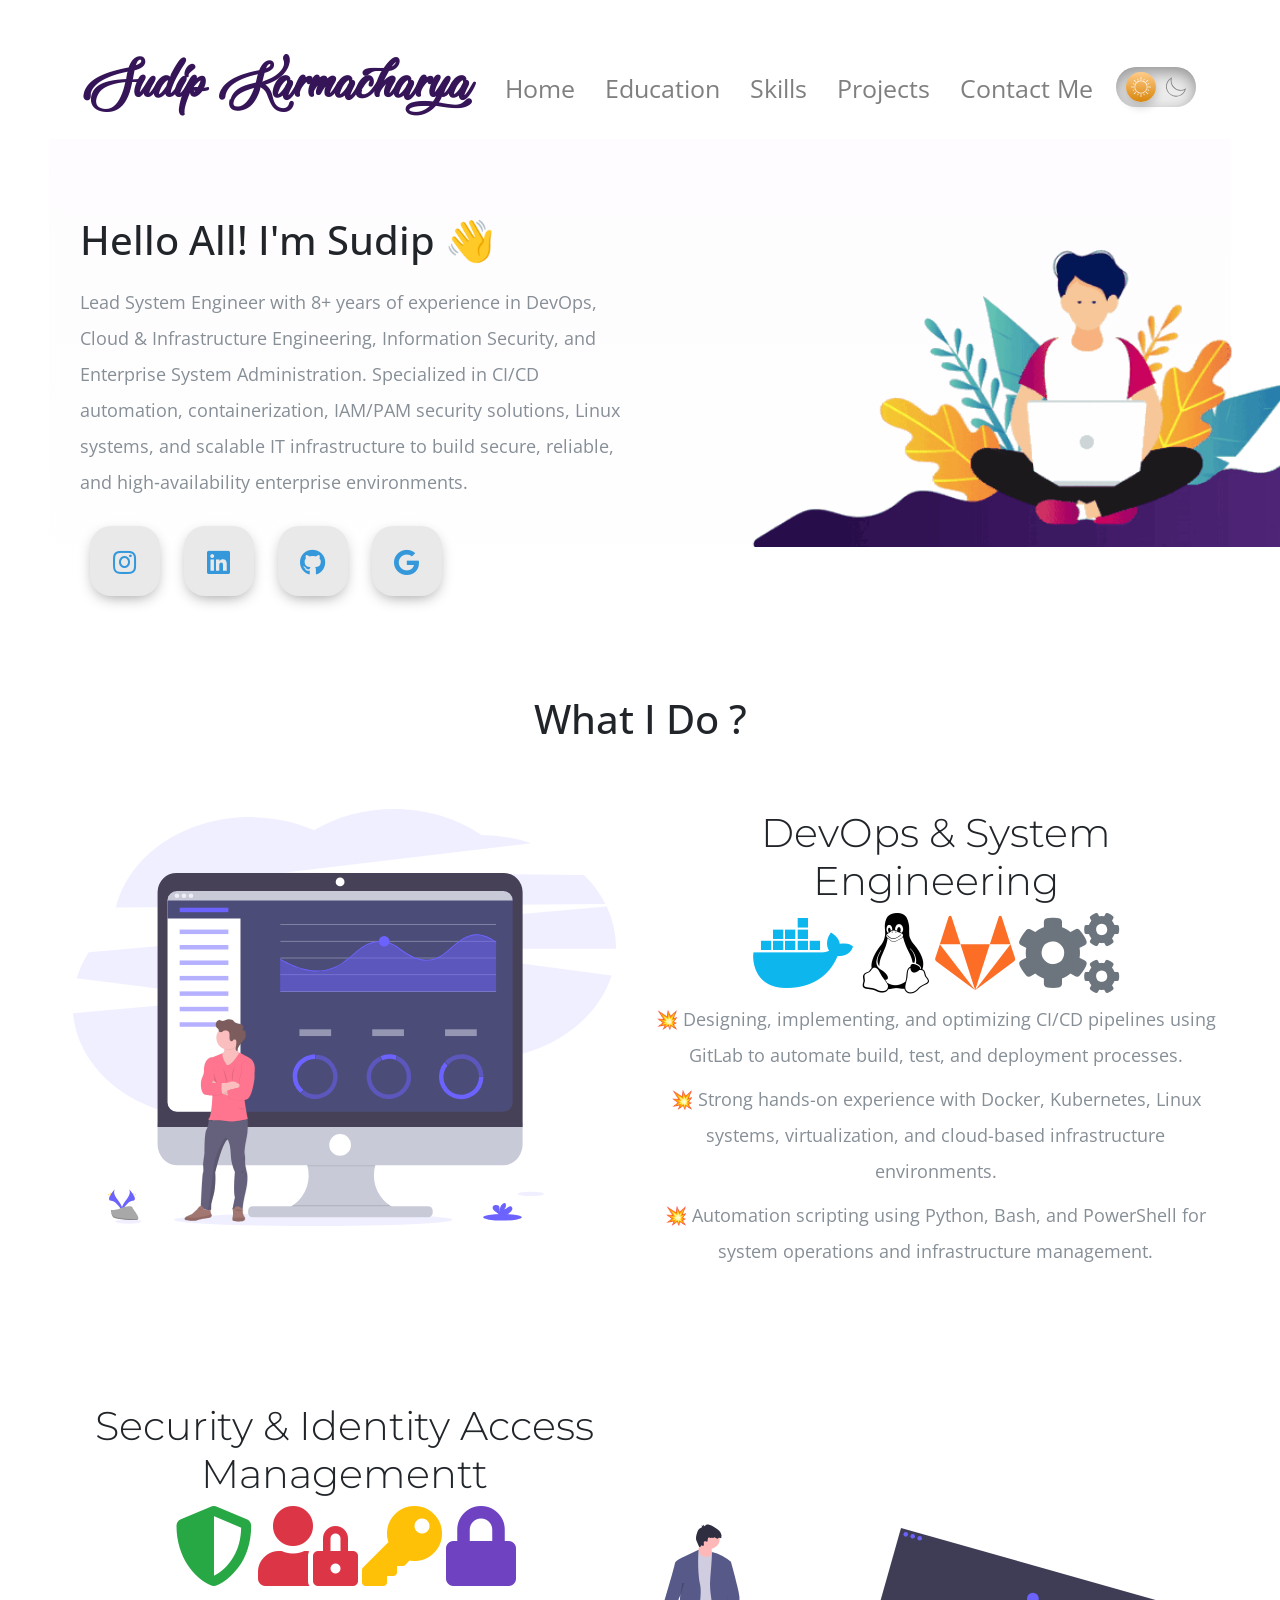
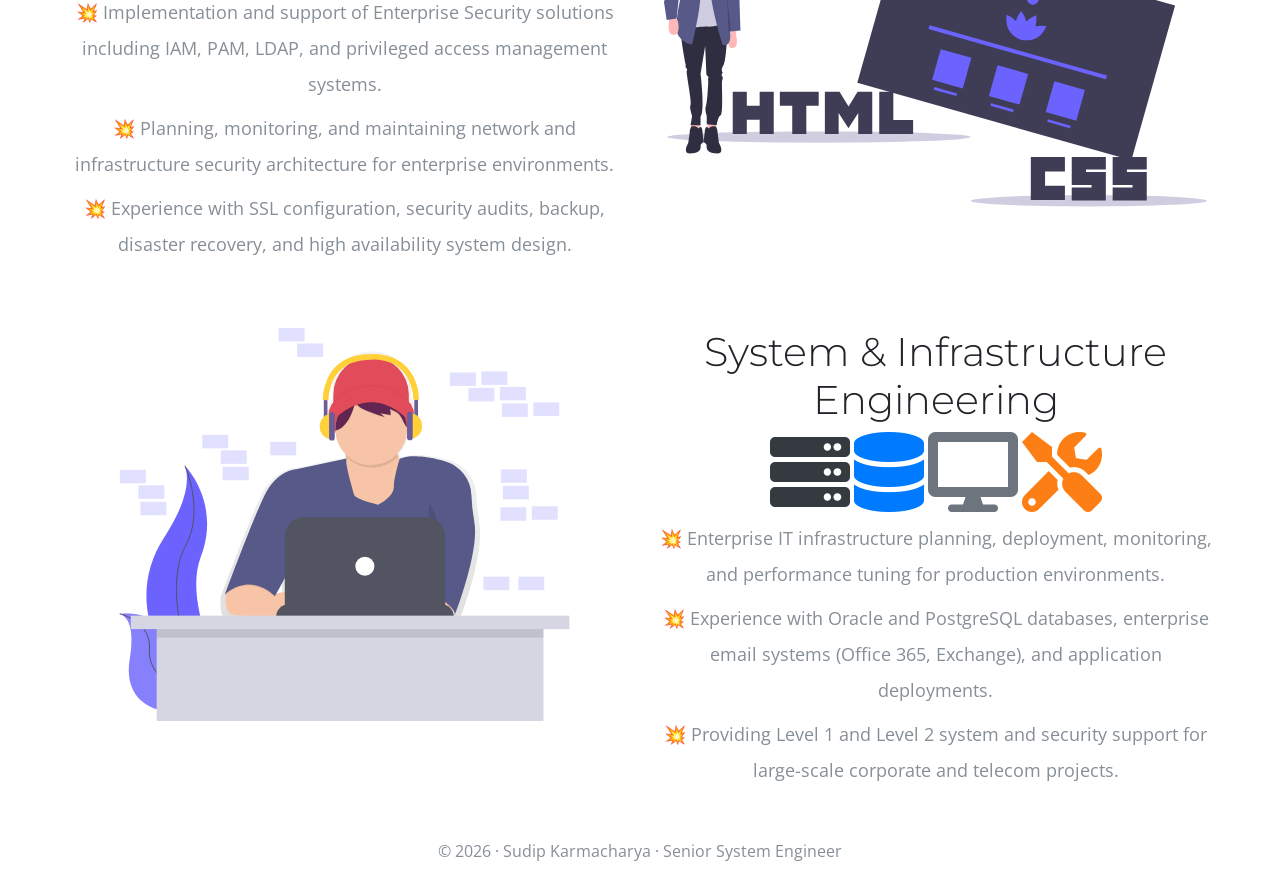
==== index.html @ 527c57f6 "update" ====
<!DOCTYPE html>
<html lang="en" dir="ltr">
  <head>
    <meta charset="utf-8" />
    <meta name="viewport" content="width=device-width,initial-scale=1" />
    <title>Sudip's Portfolio</title>
    <link rel="icon" href="Image/engineer.ico" />
    <link
      rel="stylesheet"
      href="https://stackpath.bootstrapcdn.com/bootstrap/4.5.0/css/bootstrap.min.css"
      integrity="sha384-9aIt2nRpC12Uk9gS9baDl411NQApFmC26EwAOH8WgZl5MYYxFfc+NcPb1dKGj7Sk"
      crossorigin="anonymous"
    />
    <link rel="stylesheet" href="style.css" />
    <link rel="stylesheet" href="dark-mode.css" />

    <link
      href="https://fonts.googleapis.com/css2?family=Arizonia&family=Montserrat:wght@400;800&display=swap"
      rel="stylesheet"
    />
    <link
      href="https://fonts.googleapis.com/css2?family=Open+Sans:wght@700&display=swap"
      rel="stylesheet"
    />
    <link
      rel="stylesheet"
      href="https://use.fontawesome.com/releases/v5.4.1/css/all.css"
    />
    <link
      rel="stylesheet"
      href="https://cdnjs.cloudflare.com/ajax/libs/font-awesome/5.13.1/css/all.min.css"
    />
    <script
      src="https://code.jquery.com/jquery-3.5.1.slim.min.js"
      integrity="sha384-DfXdz2htPH0lsSSs5nCTpuj/zy4C+OGpamoFVy38MVBnE+IbbVYUew+OrCXaRkfj"
      crossorigin="anonymous"
    ></script>
    <script
      src="https://cdn.jsdelivr.net/npm/popper.js@1.16.0/dist/umd/popper.min.js"
      integrity="sha384-Q6E9RHvbIyZFJoft+2mJbHaEWldlvI9IOYy5n3zV9zzTtmI3UksdQRVvoxMfooAo"
      crossorigin="anonymous"
    ></script>
    <script
      src="https://stackpath.bootstrapcdn.com/bootstrap/4.5.0/js/bootstrap.min.js"
      integrity="sha384-OgVRvuATP1z7JjHLkuOU7Xw704+h835Lr+6QL9UvYjZE3Ipu6Tp75j7Bh/kR0JKI"
      crossorigin="anonymous"
    ></script>
  </head>
  <script
    async
    src="https://www.googletagmanager.com/gtag/js?id=G-WZXPVQDR2Q"
  ></script>
  <script>
    window.dataLayer = window.dataLayer || [];
    function gtag() {
      dataLayer.push(arguments);
    }
    gtag("js", new Date());

    gtag("config", "G-WZXPVQDR2Q");
  </script>
  <body class="container-fluid body_section">
    <header>
      <nav class="navbar navbar-expand-lg navbar-light">
        <a class="navbar-brand brand-name" href="#">Sudip Karmacharya</a>
        <button
          class="navbar-toggler"
          type="button"
          data-toggle="collapse"
          data-target="#navbarSupportedContent"
          aria-controls="navbarSupportedContent"
          aria-expanded="false"
          aria-label="Toggle navigation"
        >
          <span class="navbar-toggler-icon"></span>
        </button>

        <div class="collapse navbar-collapse" id="navbarSupportedContent">
          <ul class="navbar-nav ml-auto">
            <li class="nav-item">
              <a class="nav-link headerachor" href="index.html">Home</a>
            </li>
            <li class="nav-item">
              <a class="nav-link headerachor" href="education.html"
                >Education</a
              >
            </li>
            <li class="nav-item">
              <a class="nav-link headerachor" href="skill.html">Skills</a>
            </li>
            <li class="nav-item">
              <a class="nav-link headerachor" href="project.html">Projects</a>
            </li>
            <li class="nav-item">
              <a class="nav-link headerachor" href="contact.html">Contact Me</a>
            </li>
            <li>
              <iframe
                id="toggle-iframe"
                onload="onIframeLoad()"
                src="toggle.html"
              ></iframe>
            </li>
          </ul>
        </div>
      </nav>
    </header>

    <section id="Home">
      <div class="row column1">
        <div class="col-lg-6 col-md-6 first-image">
          <img class="boyimage" src="Image/20200630_162659.gif" alt="" />
        </div>
        <div class="col-lg-6 section-1">
          <h1 class="Hello">
            Hello All! I'm Sudip <span class="wave">👋</span>
          </h1>
          <p>            
            Lead System Engineer with 8+ years of experience in DevOps, Cloud & Infrastructure Engineering,
              Information Security, and Enterprise System Administration. 
              Specialized in CI/CD automation, containerization, IAM/PAM security solutions,
              Linux systems, and scalable IT infrastructure to build secure,
              reliable, and high‑availability enterprise environments.

          </p>
          <div class="social_media_icon">
            <a
              class="btn"
              href="https://www.instagram.com/Sudip.Karmacharya_/"
              target="_blank"
            >
              <i class="fab fa-instagram"></i>
            </a>
            <a
              class="btn"
              href="https://www.linkedin.com/in/sudip-karmacharya-984aa5118/"
              target="_blank"
            >
              <i class="fab fa-linkedin" aria-hidden="true"></i>
            </a>
            <a
              class="btn"
              href="https://github.com/SudipKarmacharya15"
              target="_blank"
            >
              <i class="fab fa-github"></i>
            </a>
            <a
              class="btn"
              href="mailto:SudipKarmacharya1503@gmail.com"
              target="_blank"
            >
              <i class="fab fa-google"></i>
            </a>
          </div>
        </div>
        <div class="Image-boy col-lg-6">
          <img class="boy" src="Image/Boy-image.png" alt="" />
        </div>
      </div>
    </section>

    <section id="Whatido">
      <h1>What I Do ?</h1>
      <div class="row feature-1">
        <div class="col-lg-6 col-md-6 Feature-first-image">
          <img class="Feature-svg-image" src="Image/Data_Analysis.svg" alt="" />
        </div>
        <div class="col-lg-6 col-md-6">
          <h1 class="Feature-Heading">DevOps & System Engineering</h1>
          <ul class="dev-icon">            
          <li><i class="fab fa-docker fa-5x" style="color:#0db7ed"></i></li>
          <li><i class="fab fa-kubernetes fa-5x" style="color:#326ce5"></i></li>
          <li><i class="fab fa-linux fa-5x" style="color:#000000"></i></li>
          <li><i class="fab fa-gitlab fa-5x" style="color:#fc6d26"></i></li>
          <li><i class="fas fa-cogs fa-5x" style="color:#6c757d"></i></li>
          </ul>
          <div class="DevOps & System Engineering">
            <p class="Features-paragraph">
              💥 Designing, implementing, and optimizing CI/CD pipelines using GitLab to automate
                  build, test, and deployment processes.
            </p>
            <p class="Features-paragraph">
              💥 Strong hands-on experience with Docker, Kubernetes, Linux systems,
                  virtualization, and cloud-based infrastructure environments.
            </p>

            <p class="Features-paragraph">
              💥 Automation scripting using Python, Bash, and PowerShell for system operations
              and infrastructure management.
            </p>

          </div>
        </div>
      </div>
      <div class="row feature-2">
        <div class="col-lg-6 col-md-6 feature-web">
          <h1 class="Feature-Heading">Security & Identity Access Managementt</h1>
          <ul class="dev-icon">            
            <li><i class="fas fa-shield-alt fa-5x" style="color:#28a745"></i></li>
            <li><i class="fas fa-user-lock fa-5x" style="color:#dc3545"></i></li>
            <li><i class="fas fa-key fa-5x" style="color:#ffc107"></i></li>
            <li><i class="fas fa-lock fa-5x" style="color:#6f42c1"></i></li>
          </ul>
          <div class="Security & Identity Access Managementt">
            <p class="Features-paragraph">
              💥 Implementation and support of Enterprise Security solutions including
             IAM, PAM, LDAP, and privileged access management systems.
            </p>            
          <p class="Features-paragraph">
            💥 Planning, monitoring, and maintaining network and infrastructure security
            architecture for enterprise environments.
          </p>
          <p class="Features-paragraph">
            💥 Experience with SSL configuration, security audits, backup, disaster recovery,
            and high availability system design.
          </p>
          </div>
        </div>
        <div class="col-lg-6 col-md-6 Feature-second-image">
          <img class="Feature-svg-image" src="Image/website.svg" alt="" />
        </div>
      </div>
      <div class="row feature-3">
        <div class="col-lg-6 col-md-6 Feature-third-image">
          <img class="Feature-svg-image-3" src="Image/Coding.svg" alt="" />
        </div>
        <div class="col-lg-6 col-md-6 feature-coding">
          <h1 class="Feature-Heading">System & Infrastructure Engineering</h1>
          <ul class="dev-icon">            
              <li><i class="fas fa-server fa-5x" style="color:#343a40"></i></li>
              <li><i class="fas fa-database fa-5x" style="color:#007bff"></i></li>
              <li><i class="fas fa-desktop fa-5x" style="color:#6c757d"></i></li>
              <li><i class="fas fa-tools fa-5x" style="color:#fd7e14"></i></li>
          </ul>
          <div class="System & Infrastructure Engineering">            
          <p class="Features-paragraph">
            💥 Enterprise IT infrastructure planning, deployment, monitoring,
            and performance tuning for production environments.
          </p>
          <p class="Features-paragraph">
            💥 Experience with Oracle and PostgreSQL databases, enterprise email systems
            (Office 365, Exchange), and application deployments.
          </p>
          <p class="Features-paragraph">
            💥 Providing Level 1 and Level 2 system and security support for large-scale
            corporate and telecom projects.
          </p>
          </div>
        </div>
      </div>
    </section>
    <footer class="footer">
      © 2026 · Sudip Karmacharya · Senior System Engineer
    </footer>
    <script src="dark-mode.js"></script>
  </body>
</html>
---- style.css ----
body {
  font-family: "Open Sans", sans-serif;
  margin: 0;
}
.body_section {
  padding: 3% 5% 1%;
}

p {
  font-size: 18px;
}

a {
  text-decoration: none;
}

@font-face {
  font-family: "Lovely Home";
  src: local("Lovely Home"), url("Image/LovelyHome-9aBZ.ttf") format("truetype");
}

.brand-name,
.navbar-light .navbar-brand {
  /* font-family: "Brush Script MT"; */
  /* margin-bottom: 3px; */
  font-family: "Lovely Home";
  font-size: 50px;
  font-weight: bold;
  color: #351458;
}

.headerachor {
  color: black;
  margin: 0 7px 0 7px;
  font-size: 25px;
}

.headerachor:hover {
  background-color: #f1f1f1;
}

/* Section 1 */
.column1 {
  background-image: linear-gradient(#fefcfe, #ffffff);
  padding: 8px 16px;
}

.section-1 {
  margin-top: 6%;
  text-align: left;
  position: relative;
}
span.wave {
  animation-name: wave-animation;
  animation-duration: 2.5s;
  animation-iteration-count: infinite;
  transform-origin: 70% 70%;
  display: inline-block;
}

@keyframes wave-animation {
  0% {
    transform: rotate(0deg);
  }
  10% {
    transform: rotate(-10deg);
  }
  20% {
    transform: rotate(12deg);
  }
  30% {
    transform: rotate(-10deg);
  }
  40% {
    transform: rotate(9deg);
  }
  50% {
    transform: rotate(0deg);
  }
  100% {
    transform: rotate(0deg);
  }
}

.first-image {
  position: absolute;
  right: 0;
}
.boyimage {
  height: 400px;
}

@media only screen and (max-width: 1183px) {
  .first-image {
    right: 160px;
  }
}
.boy {
  width: 100%;
  height: 100%;
  animation: bounce 1.2s;
  animation-direction: alternate;
  animation-iteration-count: infinite;
}

@keyframes bounce {
  from {
    transform: translate3d(0, 0, 0);
  }
  to {
    transform: translate3d(0, 20px, 0);
  }
}

.Image-boy {
  text-align: center;
  align-items: center;
}

@media only screen and (min-width: 951px) {
  .Image-boy {
    display: none;
  }
}
.Hello {
  margin-bottom: 20px;
}
p {
  line-height: 2;
  color: #868e96;
}

.btn {
  display: inline-block;
  width: 4.37rem;
  height: 4.37rem;
  background: #e9e9e9;
  padding: 0px 0px;
  margin: 10px;
  border-radius: 30%;
  box-shadow: 0 5px 15px -5px #00000070;
  color: #3498db;
  overflow: hidden;
  position: relative;
}

.btn i {
  line-height: 70px;
  font-size: 1.625rem;
  transition: 0.2s linear;
}

.btn:hover i {
  transform: scale(1.3);
  color: #f1f1f1;
}

.btn::before {
  content: "";
  position: absolute;
  width: 120%;
  height: 120%;
  background: #3498db;
  transform: rotate(45deg);
  left: -110%;
  top: 90%;
}

.btn:hover::before {
  animation: aaa 0.7s 1;
  top: -10%;
  left: -10%;
}

@media only screen and (max-width: 470px) {
  .btn {
    width: 2.5rem;
    height: 2.5rem;
    margin: 7px;
  }
  .btn i {
    line-height: 40px;
    font-size: 1em;
  }
}

#Whatido {
  text-align: center;
  padding-top: 7%;
}

/* Section 2 */
.feature-1 {
  padding-top: 5%;
  text-align: center;
}
.feature-2 {
  padding-top: 5%;
  text-align: center;
}
.feature-3 {
  padding-top: 5%;
  padding-bottom: 20px;
  text-align: center;
}

.Feature-Heading {
  font-family: "Montserrat";
  font-weight: 300;
}

.Feature-first-image {
  padding: 0 2% 10%;
}

.Feature-second-image {
  padding: 5% 2% 0;
}

.Feature-svg-image {
  width: 100%;
  height: 100%;
}
.Feature-svg-image-3 {
  width: 84%;
  height: 84%;
}

.dev-icon {
  list-style: none;
  display: inline;
  padding: 0%;
}

.numpy {
  max-width: 100%;
  width: 30%;
  height: 30%;
  padding-bottom: 7%;
}

.pandas {
  max-width: 100%;
  max-height: 100%;
  width: 23%;
  height: 15%;
  padding-bottom: 7%;
  padding-left: 0;
}

li {
  display: inline;
}

.Data-Analytic {
  text-align: left;
}

.Features-paragraph {
  margin-top: 8px;
  margin-bottom: 8px;
}

@media only screen and (max-width: 764px) {
  .feature-2 {
    display: flex;
    flex-direction: column;
  }
  .feature-web {
    order: 2;
  }

  .brand-name,
  .navbar-light .navbar-brand {
    /* font-family: "Brush Script MT"; */
    /* margin-bottom: 3px; */
    font-family: "Lovely Home";
    font-size: 40px;
    font-weight: bold;
    color: #351458;
  }
}
@media only screen and (max-width: 991px) and (min-width: 951px) {
  .section-1 {
    margin-top: auto;
    padding-right: 400px;
  }
}
@media only screen and (max-width: 950px) {
  body,
  html {
    text-align: center;
    font-size: 16px;
    line-height: normal;
  }
  .Hello {
    margin-bottom: 10px;
  }
  h1 {
    font-size: 25px;
  }
  p {
    font-size: 15px;
    line-height: normal;
  }
  .section-1 {
    text-align: center;
  }
  .first-image {
    display: none;
  }

  .pandas {
    width: 23%;
    height: 15%;
  }
}

footer {
  padding-top: 2%;
  color: #868e96;
  text-align: center;
}
---- dark-mode.css ----
:root {
  --dark-background-color: #171c28;
  --dark-text-color: #ffffff;
  --dark-button-color: #55198b;
}

iframe {
  border: none;
  width: 92px;
  height: 65px;
}

@media (min-width: 992px) {
  .navbar-expand-lg .navbar-nav {
    align-items: center;
  }
}

.dark-mode {
  background-color: var(--dark-background-color) !important;
  background-image: var(--dark-background-color) !important;
  color: var(--dark-text-color) !important;
}

.dark-mode .card-title {
  color: var(--dark-text-color);
}

.dark-mode .card {
  background-color: var(--dark-background-color);
}

.dark-mode .column1 {
  background-image: var(--dark-background-color) !important;
}

.dark-mode .nav-link {
  color: var(--dark-text-color) !important;
}

.dark-mode .headerachor:hover {
  background-color: var(--dark-button-color) !important;
}

.dark-mode .brand-name {
  color: var(--dark-text-color) !important;
}

.dark-mode .brand-name:hover {
  color: var(--dark-button-color) !important;
}

.dark-mode p {
  color: #fffff0 !important;
}
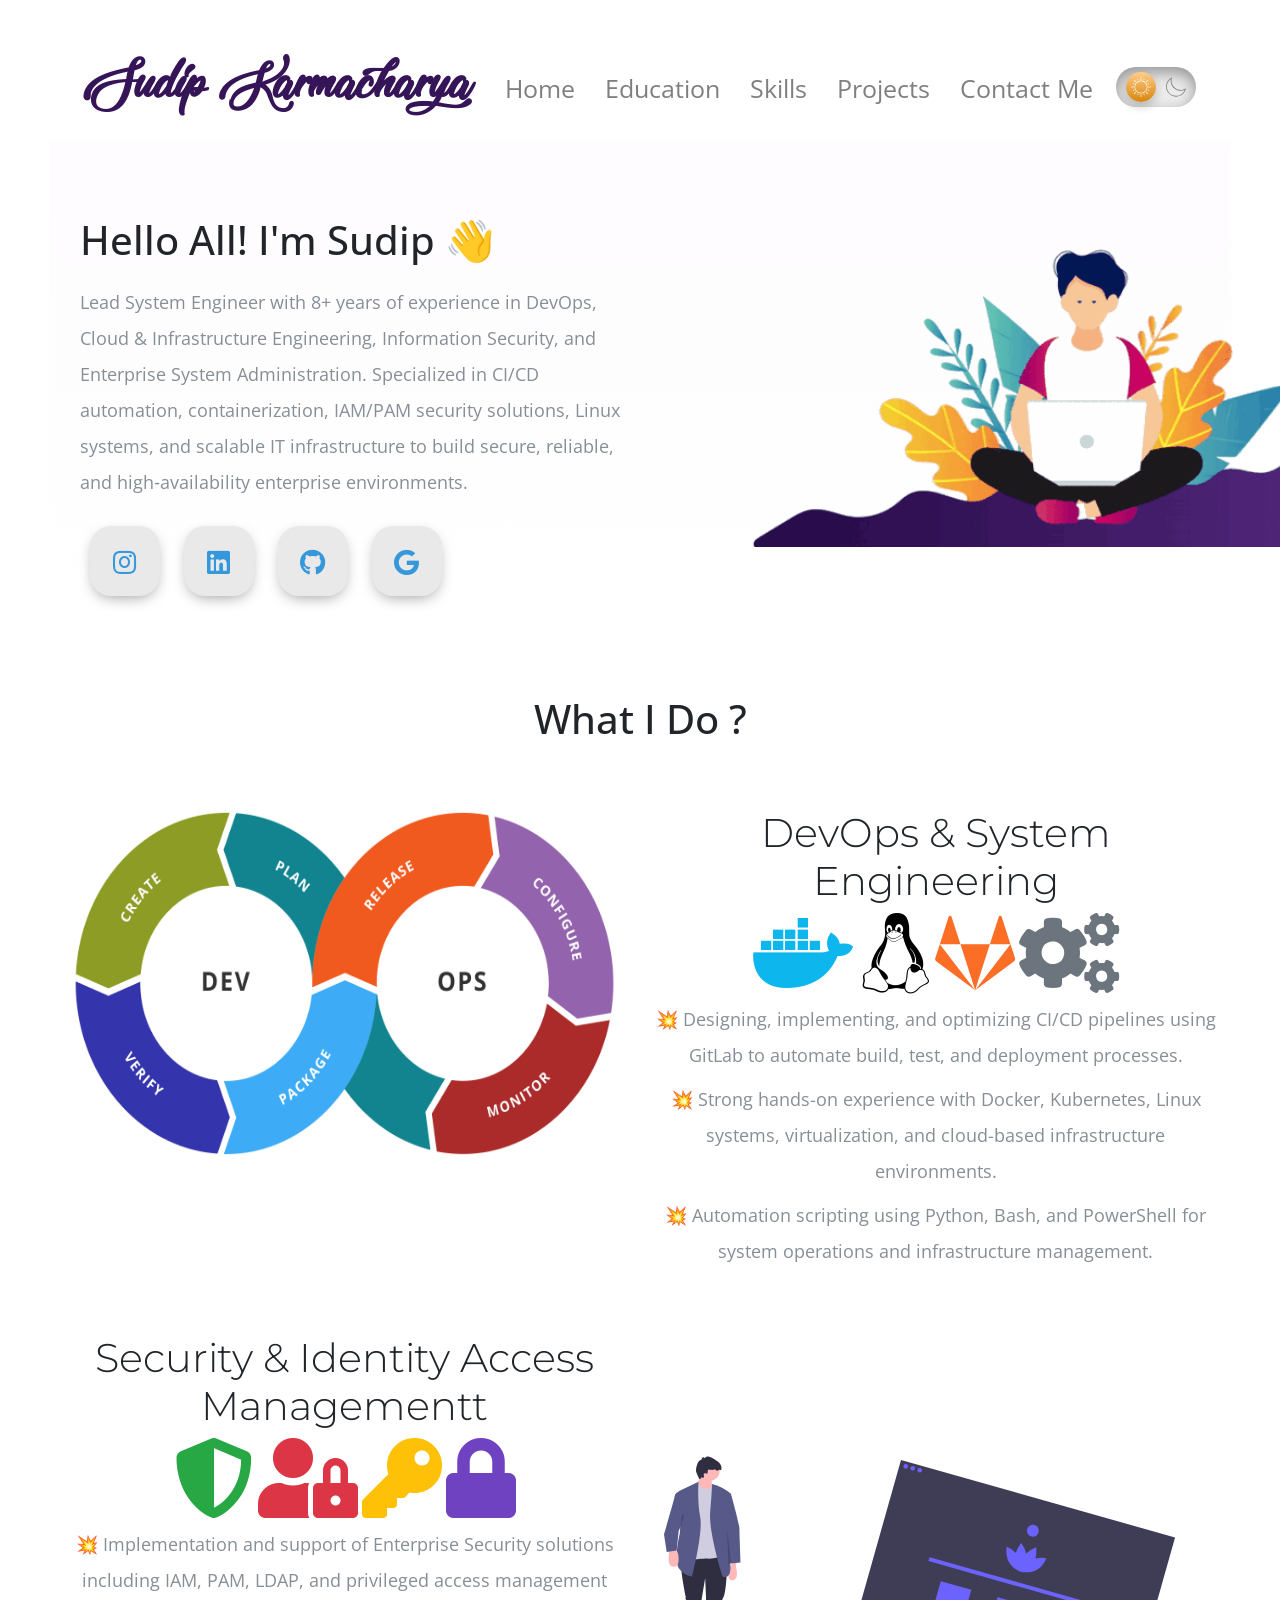
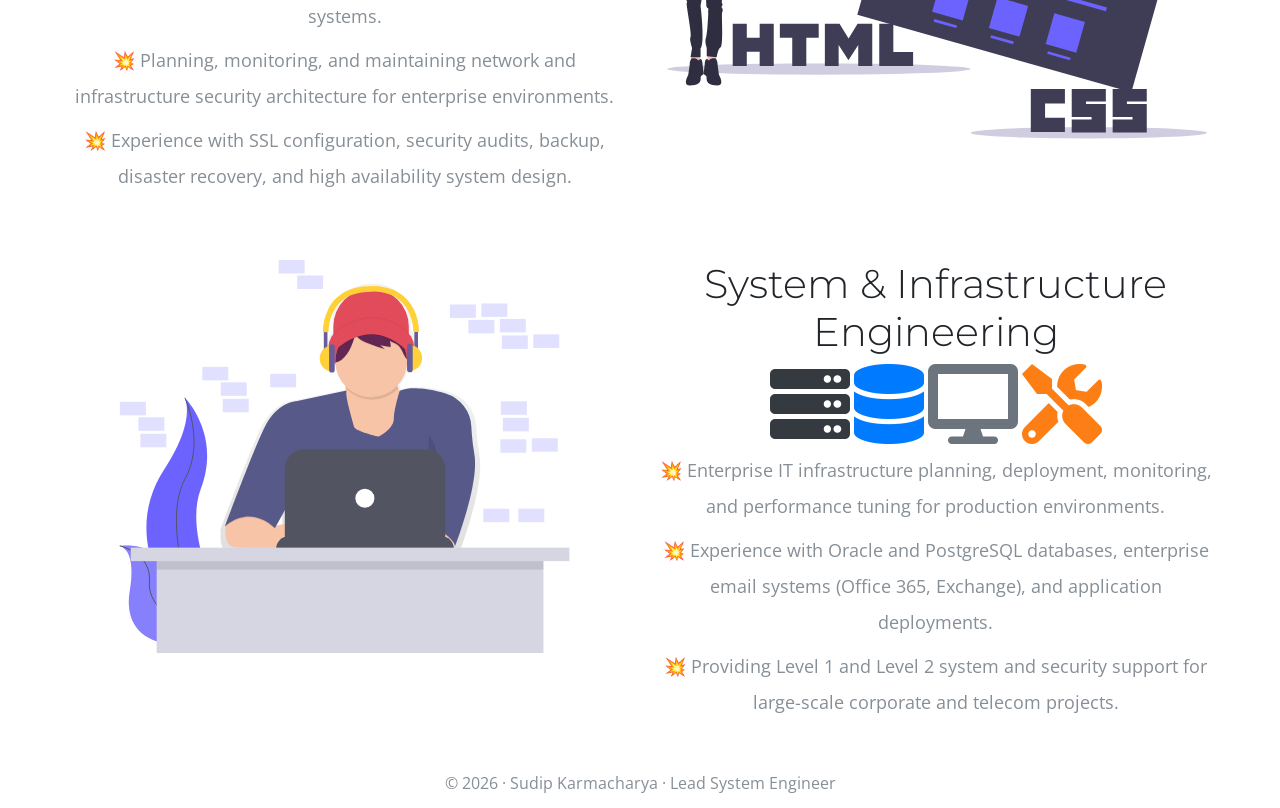
==== commit 3e9d75e3: "update" ====
--- a/index.html
+++ b/index.html
@@ -164,7 +164,7 @@
       <h1>What I Do ?</h1>
       <div class="row feature-1">
         <div class="col-lg-6 col-md-6 Feature-first-image">
-          <img class="Feature-svg-image" src="Image/Data_Analysis.svg" alt="" />
+          <img class="Feature-svg-image" src="Image/Devops.svg.png" alt="" />
         </div>
         <div class="col-lg-6 col-md-6">
           <h1 class="Feature-Heading">DevOps & System Engineering</h1>
@@ -251,7 +251,7 @@
       </div>
     </section>
     <footer class="footer">
-      © 2026 · Sudip Karmacharya · Senior System Engineer
+      © 2026 · Sudip Karmacharya · Lead System Engineer
     </footer>
     <script src="dark-mode.js"></script>
   </body>
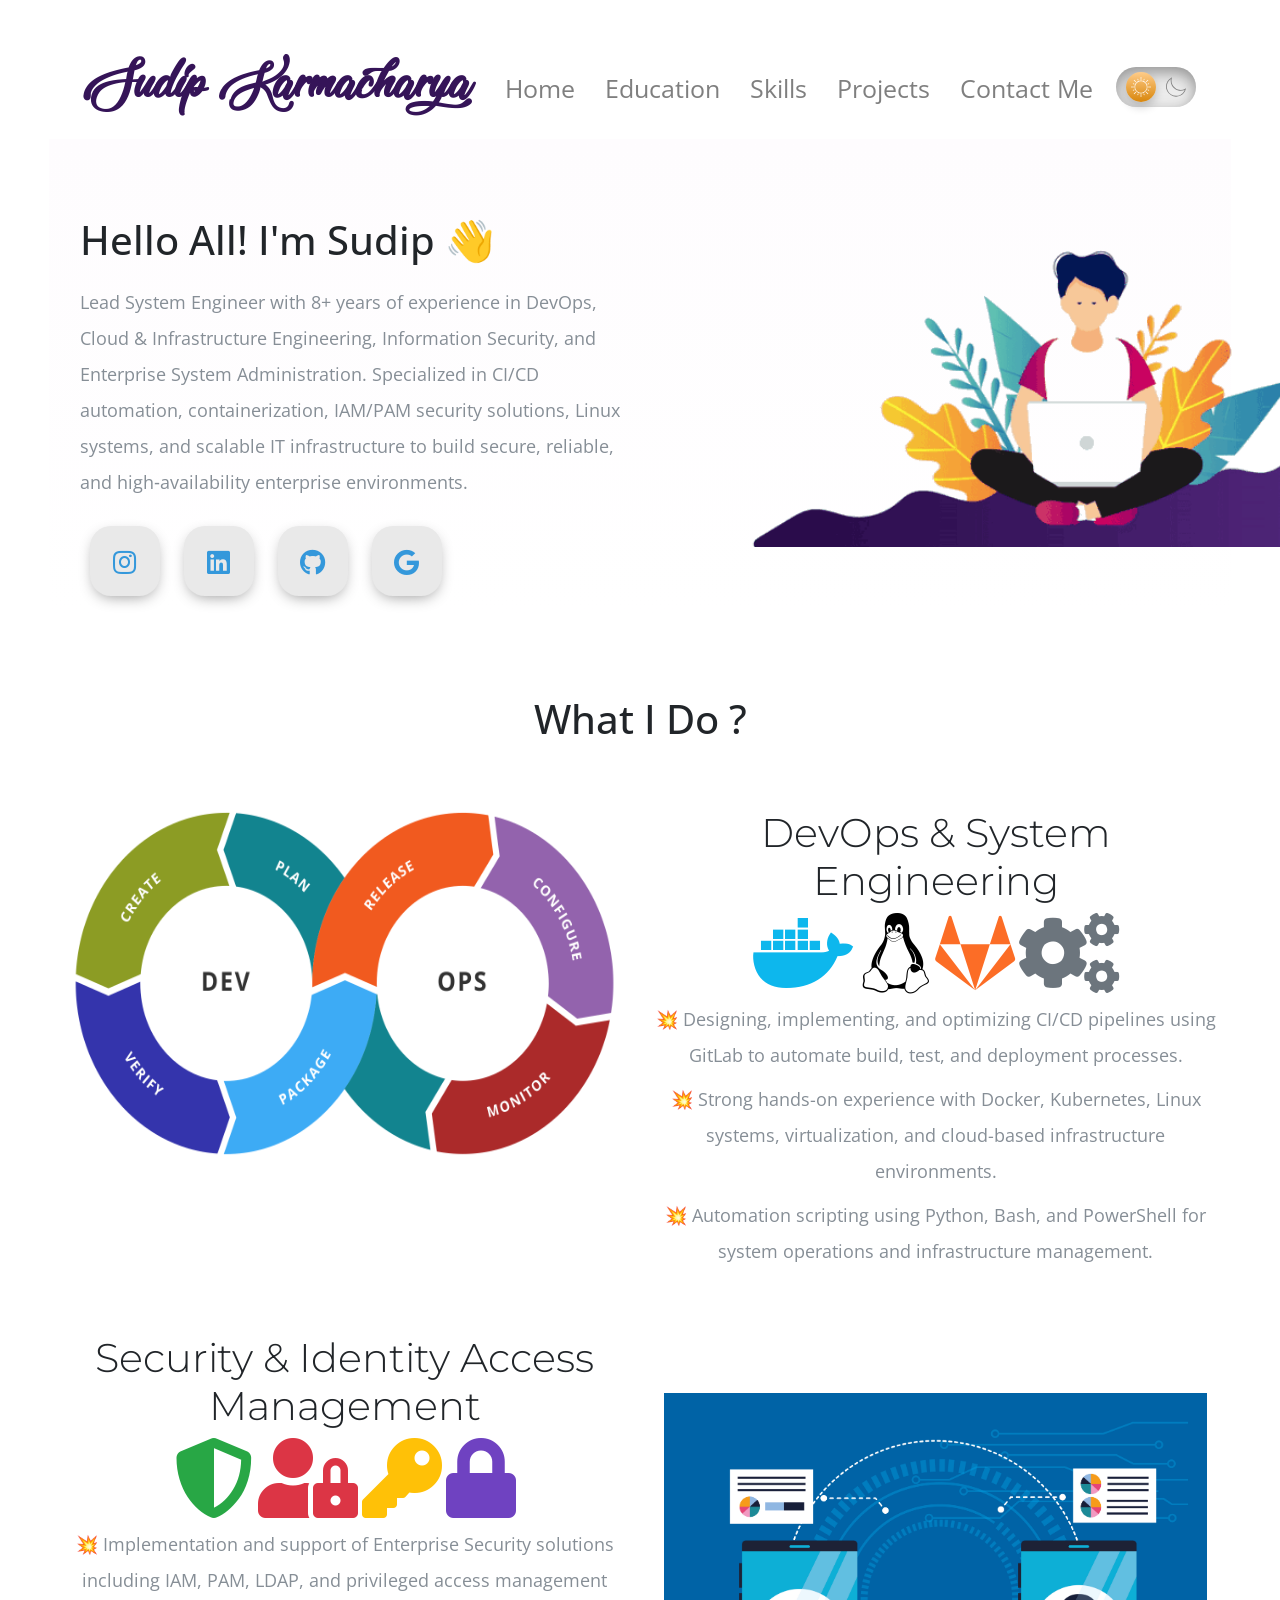
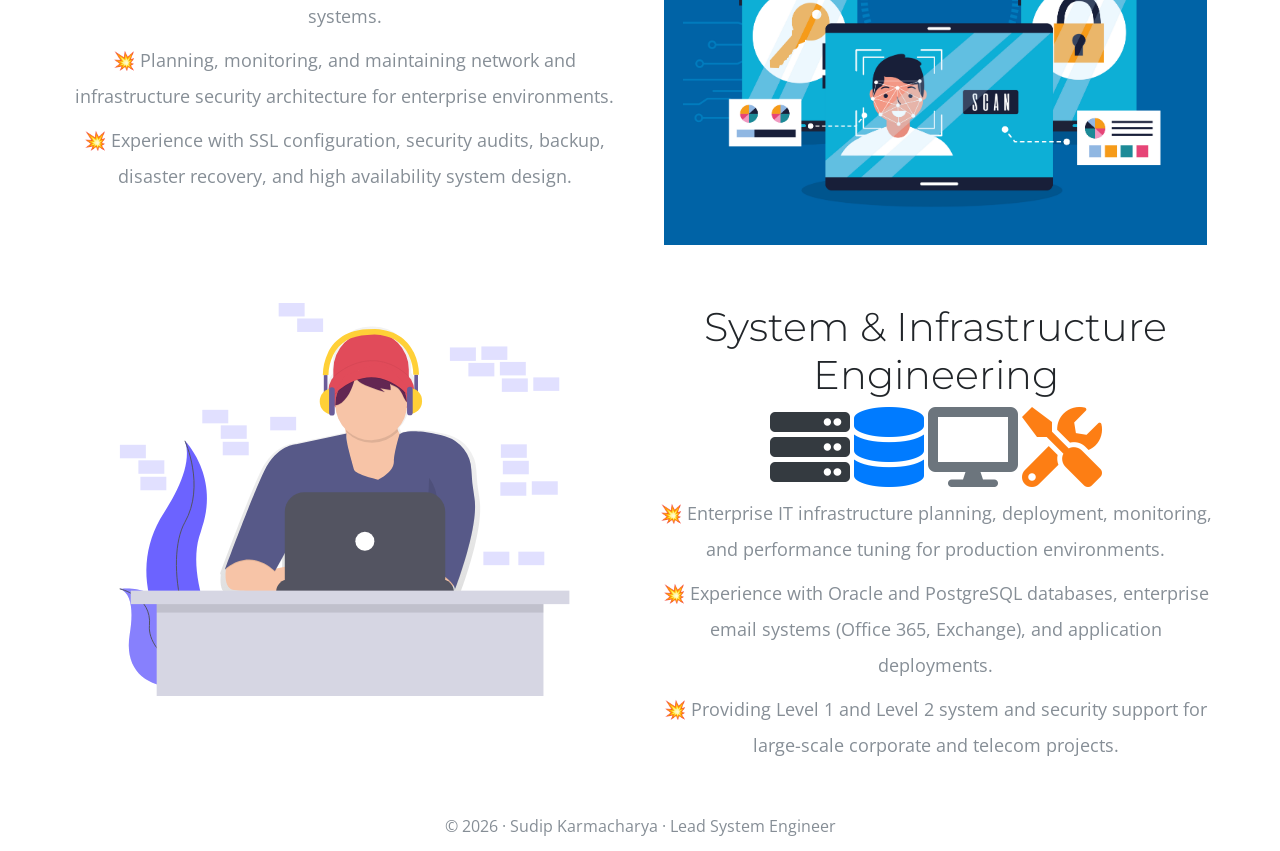
==== commit 2eee5679: "update" ====
--- a/index.html
+++ b/index.html
@@ -195,7 +195,7 @@
       </div>
       <div class="row feature-2">
         <div class="col-lg-6 col-md-6 feature-web">
-          <h1 class="Feature-Heading">Security & Identity Access Managementt</h1>
+          <h1 class="Feature-Heading">Security & Identity Access Management</h1>
           <ul class="dev-icon">            
             <li><i class="fas fa-shield-alt fa-5x" style="color:#28a745"></i></li>
             <li><i class="fas fa-user-lock fa-5x" style="color:#dc3545"></i></li>
@@ -218,7 +218,7 @@
           </div>
         </div>
         <div class="col-lg-6 col-md-6 Feature-second-image">
-          <img class="Feature-svg-image" src="Image/website.svg" alt="" />
+          <img class="Feature-svg-image" src="Image/IAM.jpg" alt="" />
         </div>
       </div>
       <div class="row feature-3">
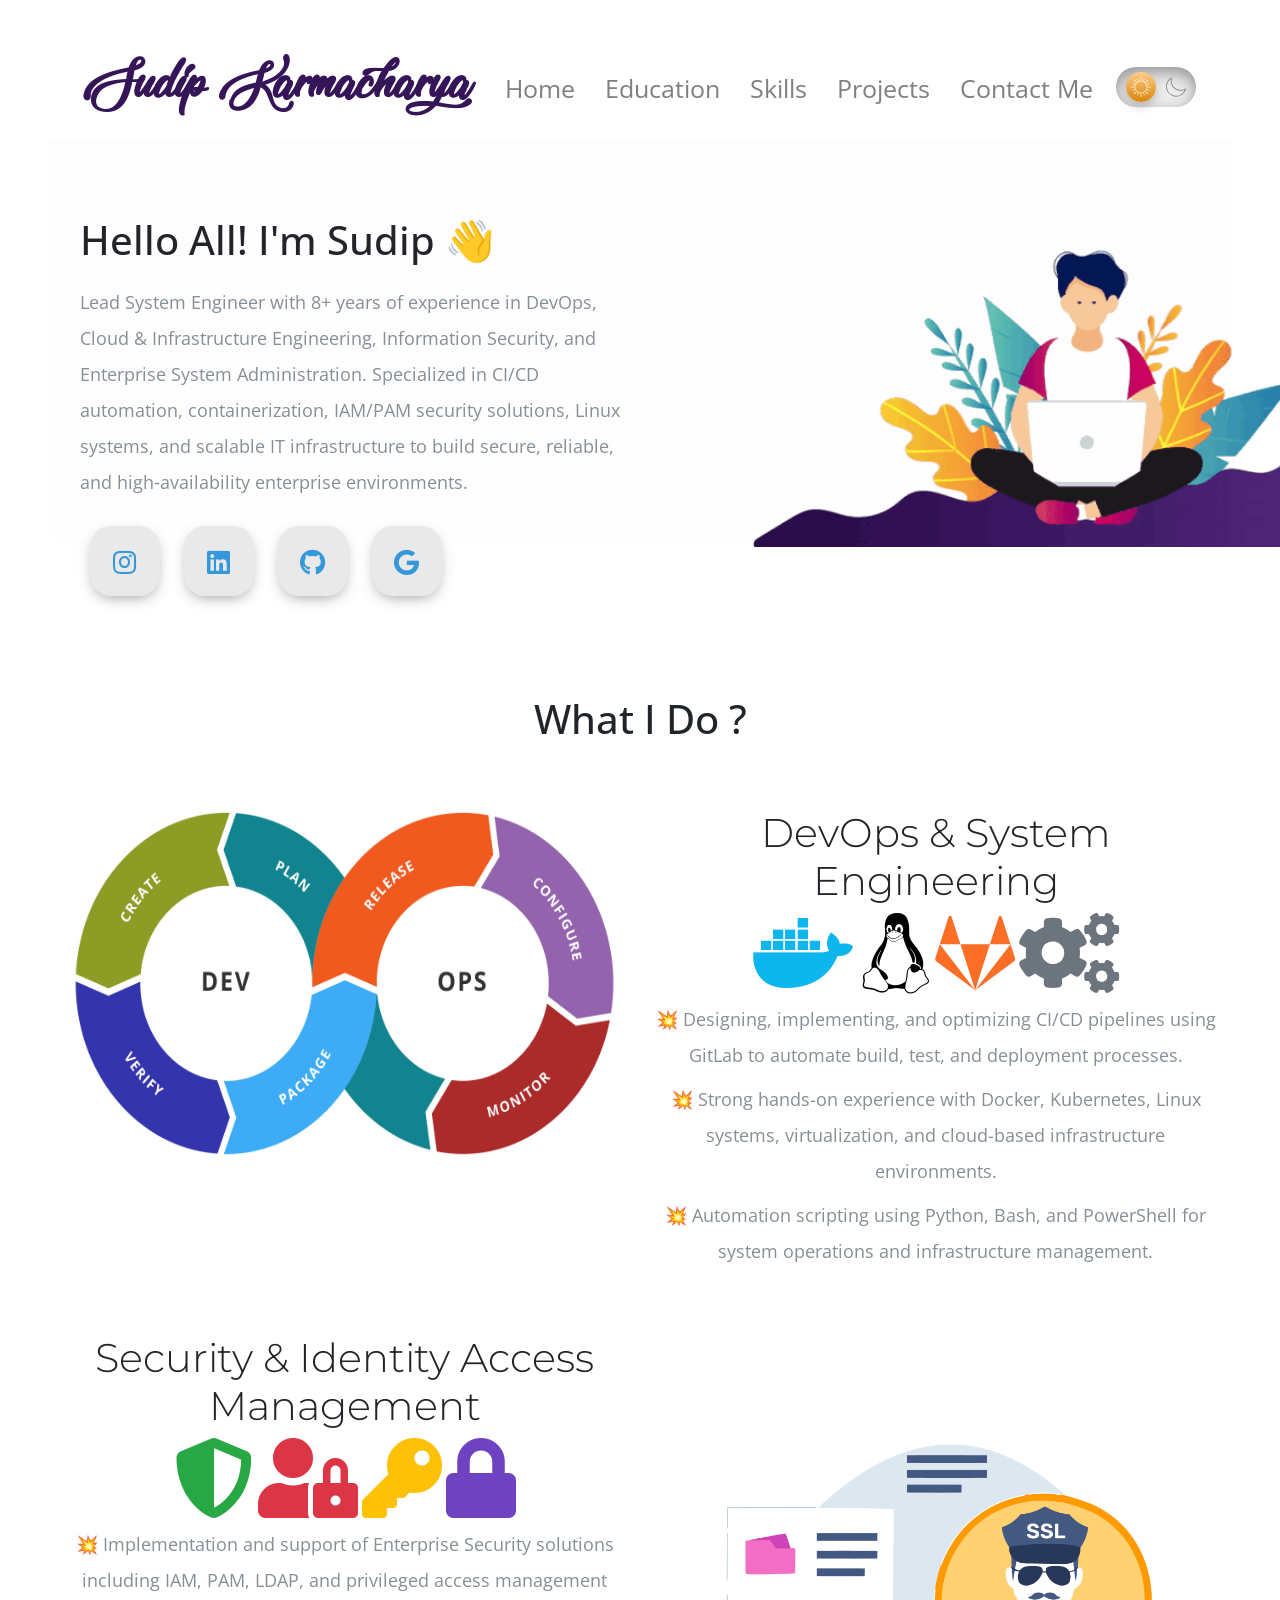
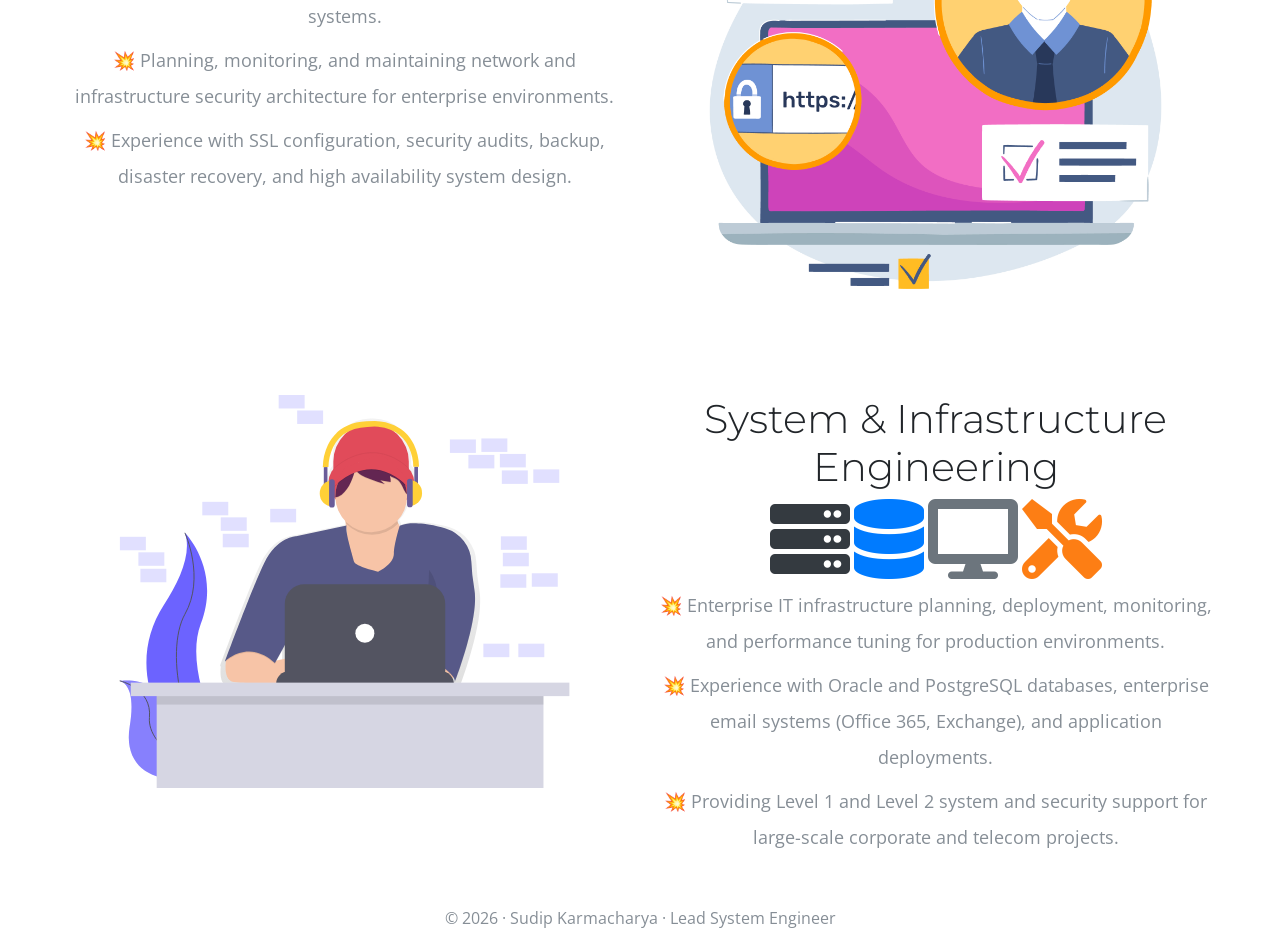
==== commit 31114465: "update" ====
--- a/index.html
+++ b/index.html
@@ -218,7 +218,7 @@
           </div>
         </div>
         <div class="col-lg-6 col-md-6 Feature-second-image">
-          <img class="Feature-svg-image" src="Image/IAM.jpg" alt="" />
+          <img class="Feature-svg-image" src="Image/IAM1.jpg" alt="" />
         </div>
       </div>
       <div class="row feature-3">
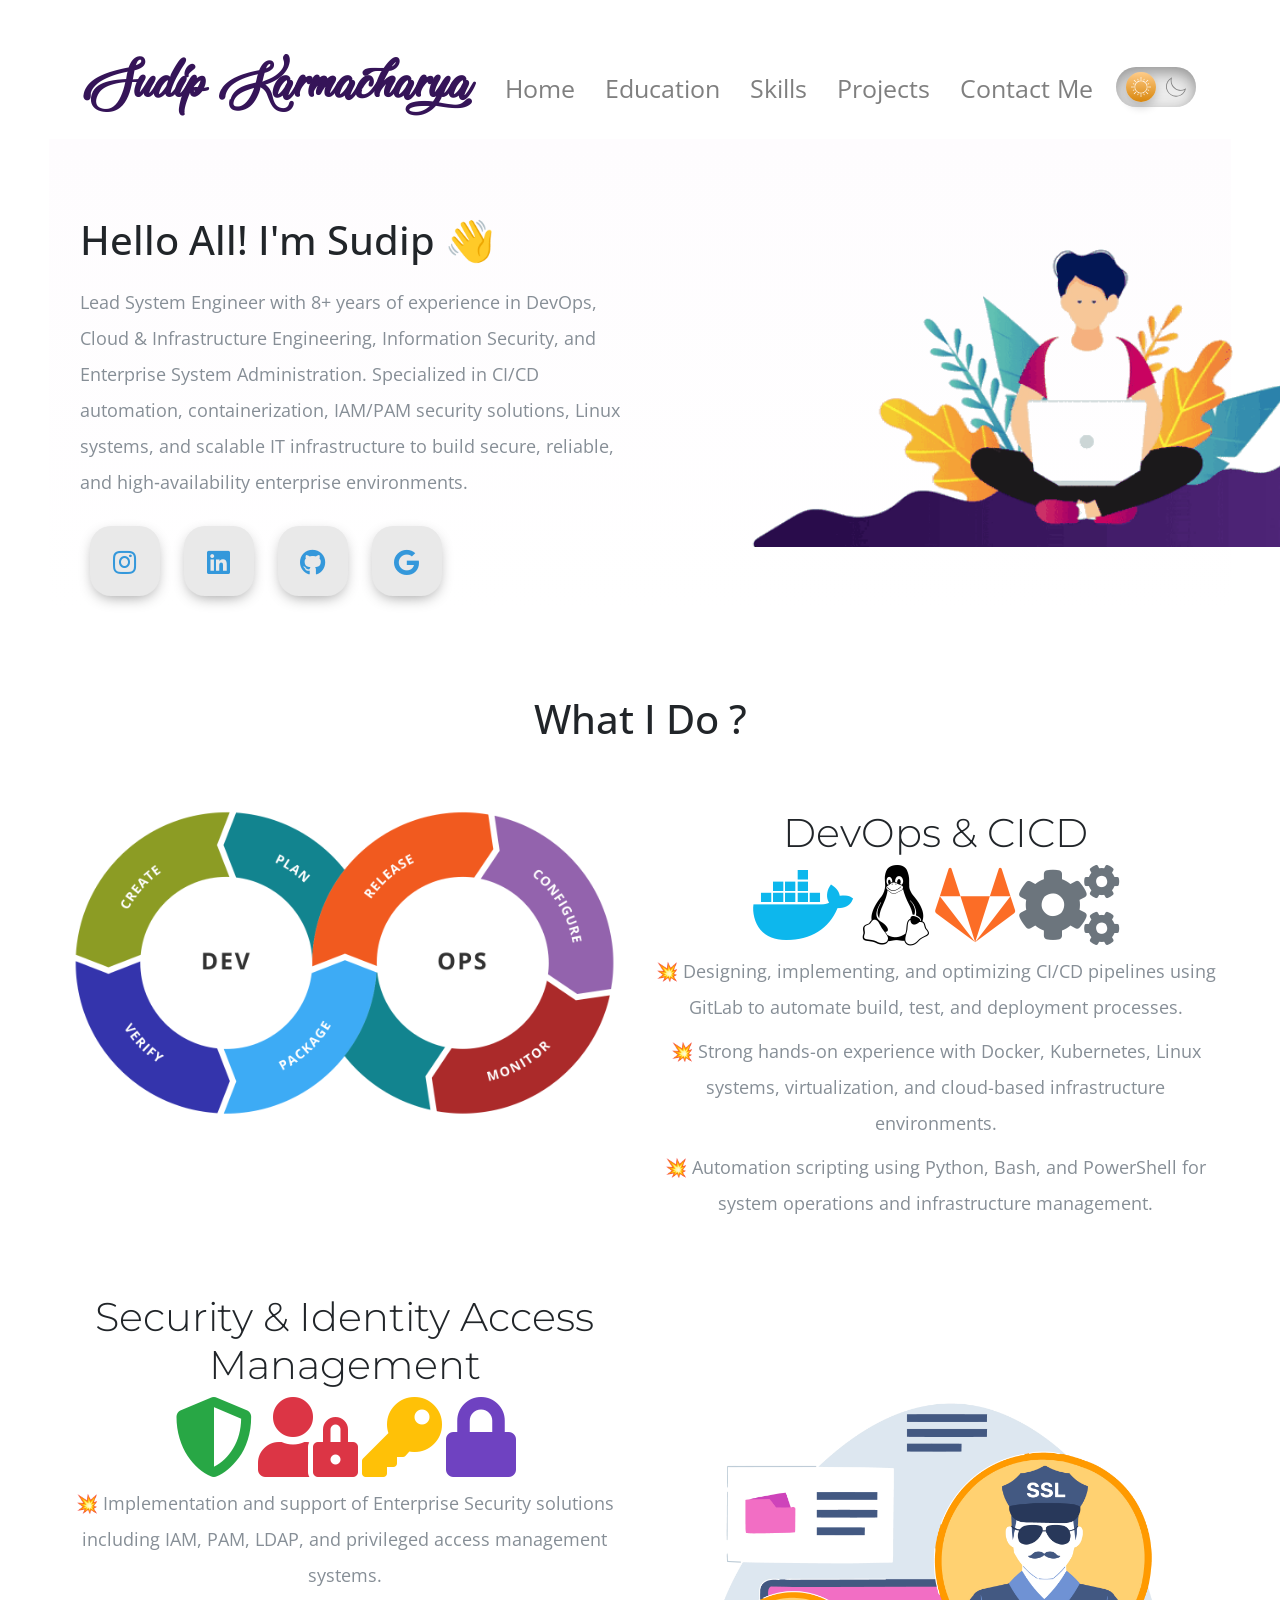
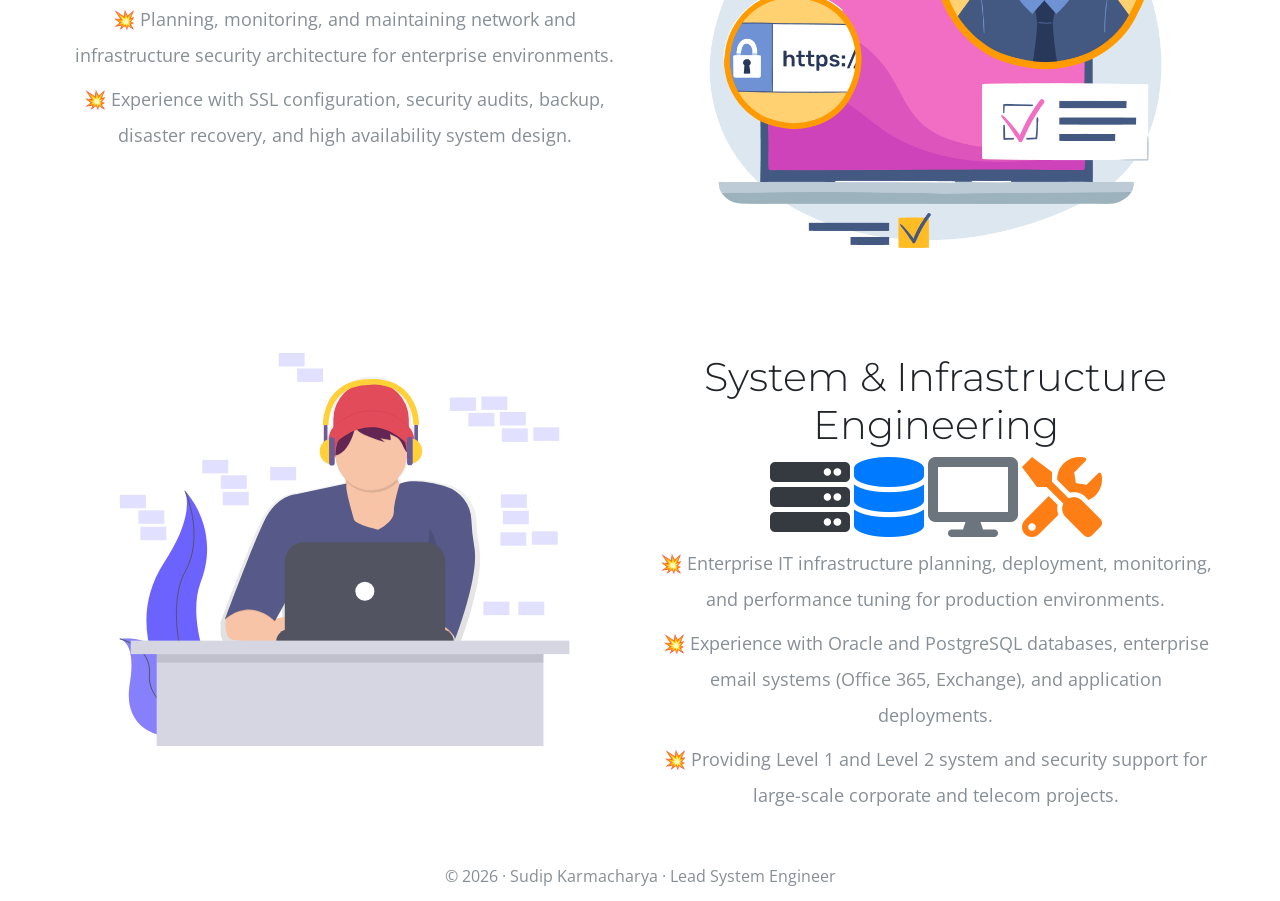
==== commit 505faeff: "update" ====
--- a/index.html
+++ b/index.html
@@ -126,7 +126,7 @@
           <div class="social_media_icon">
             <a
               class="btn"
-              href="https://www.instagram.com/Sudip.Karmacharya_/"
+              href="https://www.instagram.com/sudipkarmacharya?igsh=aHAwOGFkYTJlNnNr"
               target="_blank"
             >
               <i class="fab fa-instagram"></i>
@@ -140,7 +140,7 @@
             </a>
             <a
               class="btn"
-              href="https://github.com/SudipKarmacharya15"
+              href="https://github.com/sudipkarma341?tab=repositories"
               target="_blank"
             >
               <i class="fab fa-github"></i>
@@ -167,7 +167,7 @@
           <img class="Feature-svg-image" src="Image/Devops.svg.png" alt="" />
         </div>
         <div class="col-lg-6 col-md-6">
-          <h1 class="Feature-Heading">DevOps & System Engineering</h1>
+          <h1 class="Feature-Heading">DevOps & CICD</h1>
           <ul class="dev-icon">            
           <li><i class="fab fa-docker fa-5x" style="color:#0db7ed"></i></li>
           <li><i class="fab fa-kubernetes fa-5x" style="color:#326ce5"></i></li>
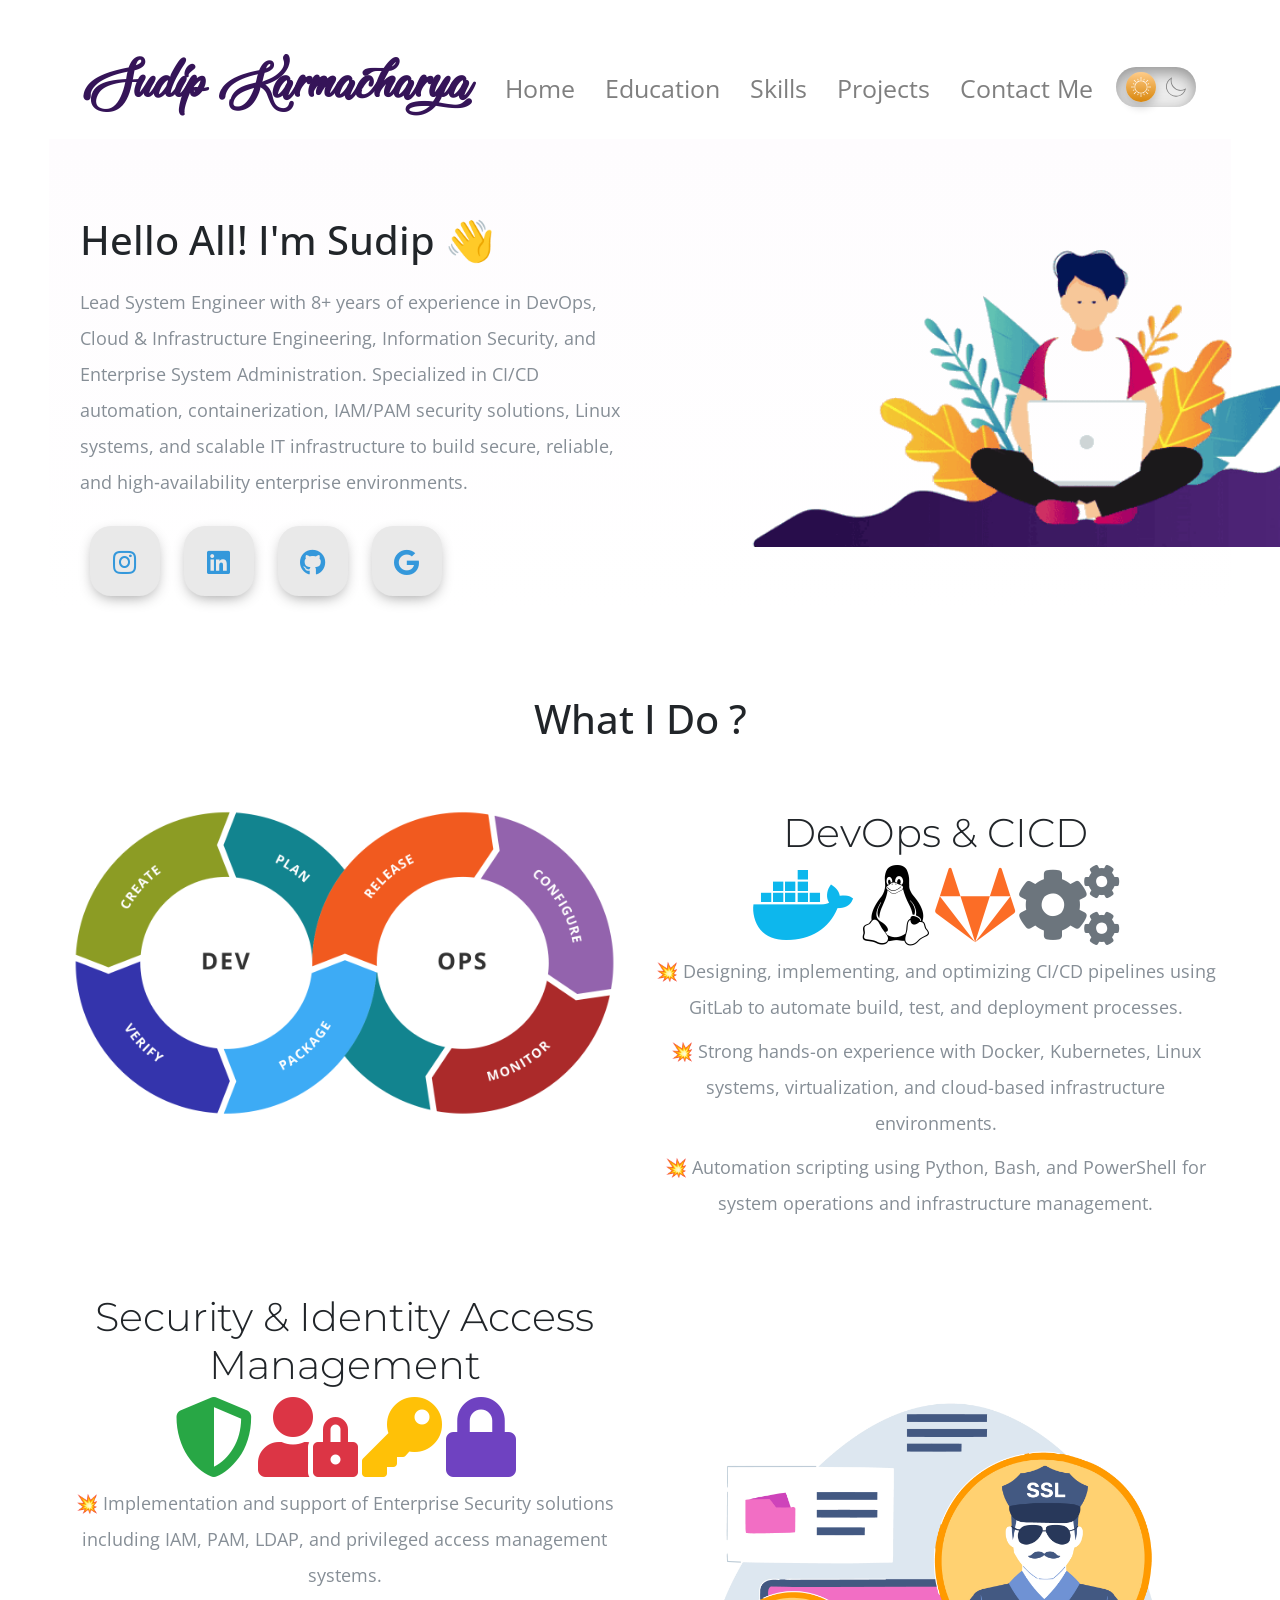
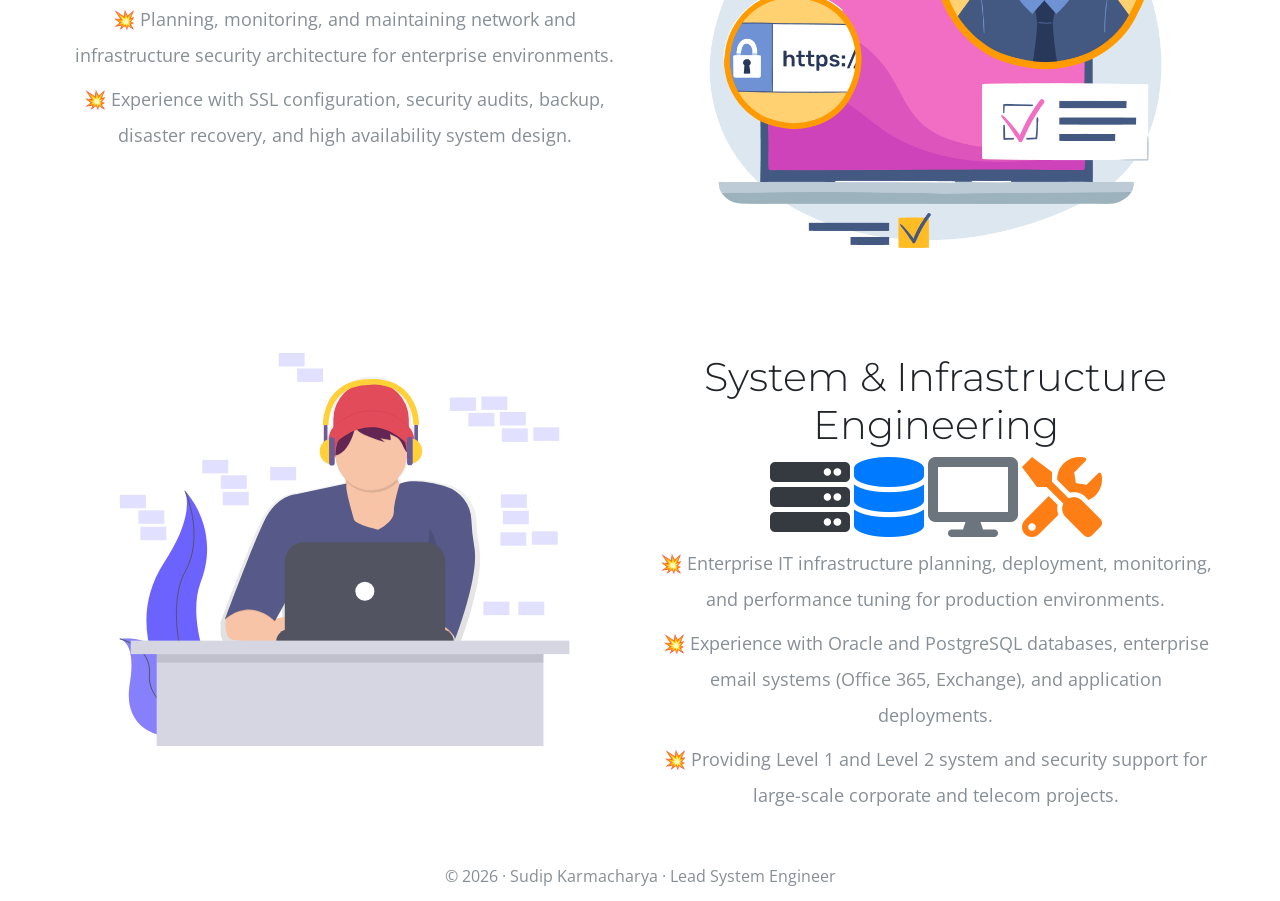
==== commit 5320b88c: "update" ====
--- a/index.html
+++ b/index.html
@@ -3,7 +3,11 @@
   <head>
     <meta charset="utf-8" />
     <meta name="viewport" content="width=device-width,initial-scale=1" />
-    <title>Sudip's Portfolio</title>
+    <meta
+    name="description"
+    content="Senior System Engineer with experience in DevOps, CI/CD, Kubernetes, IAM/PAM security, Linux, and enterprise infrastructure."
+   />
+    <title>Sudip Karmacharya | Lead System Engineer | DevOps | Security</title>
     <link rel="icon" href="Image/engineer.ico" />
     <link
       rel="stylesheet"
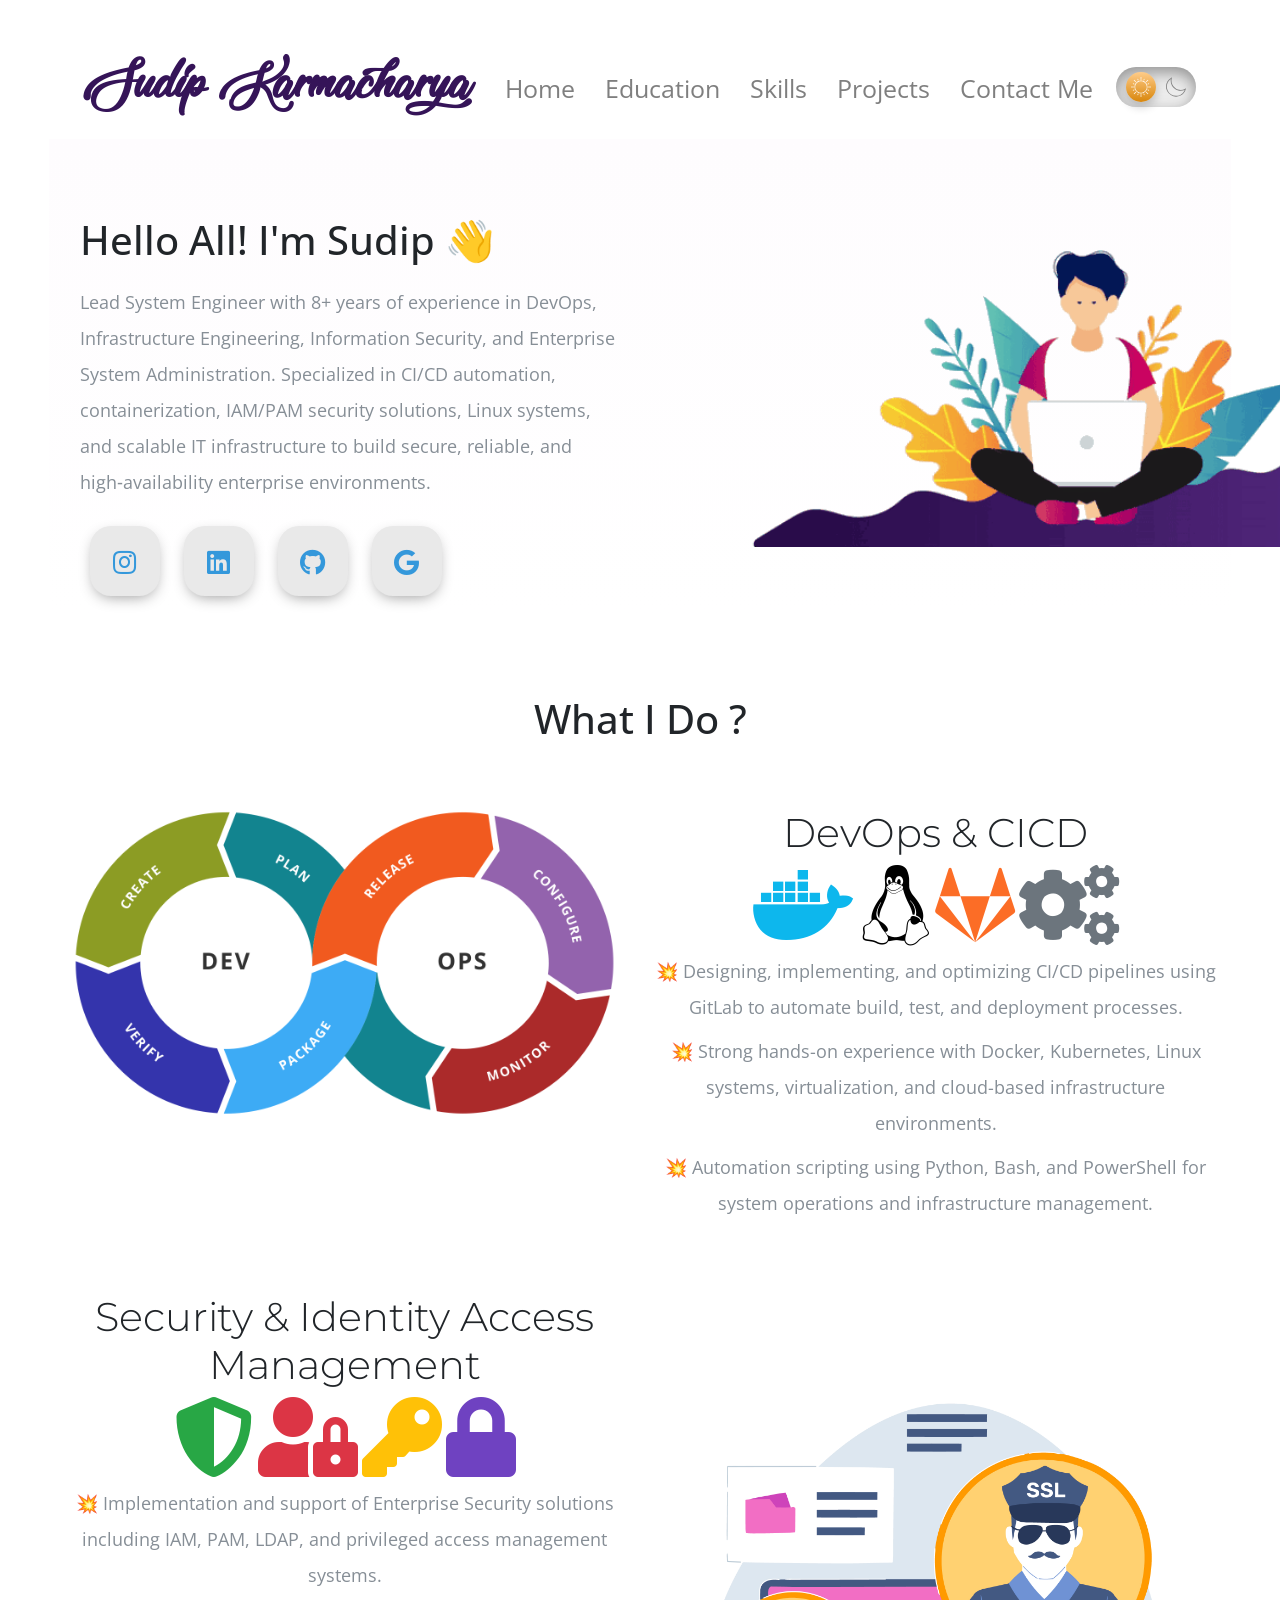
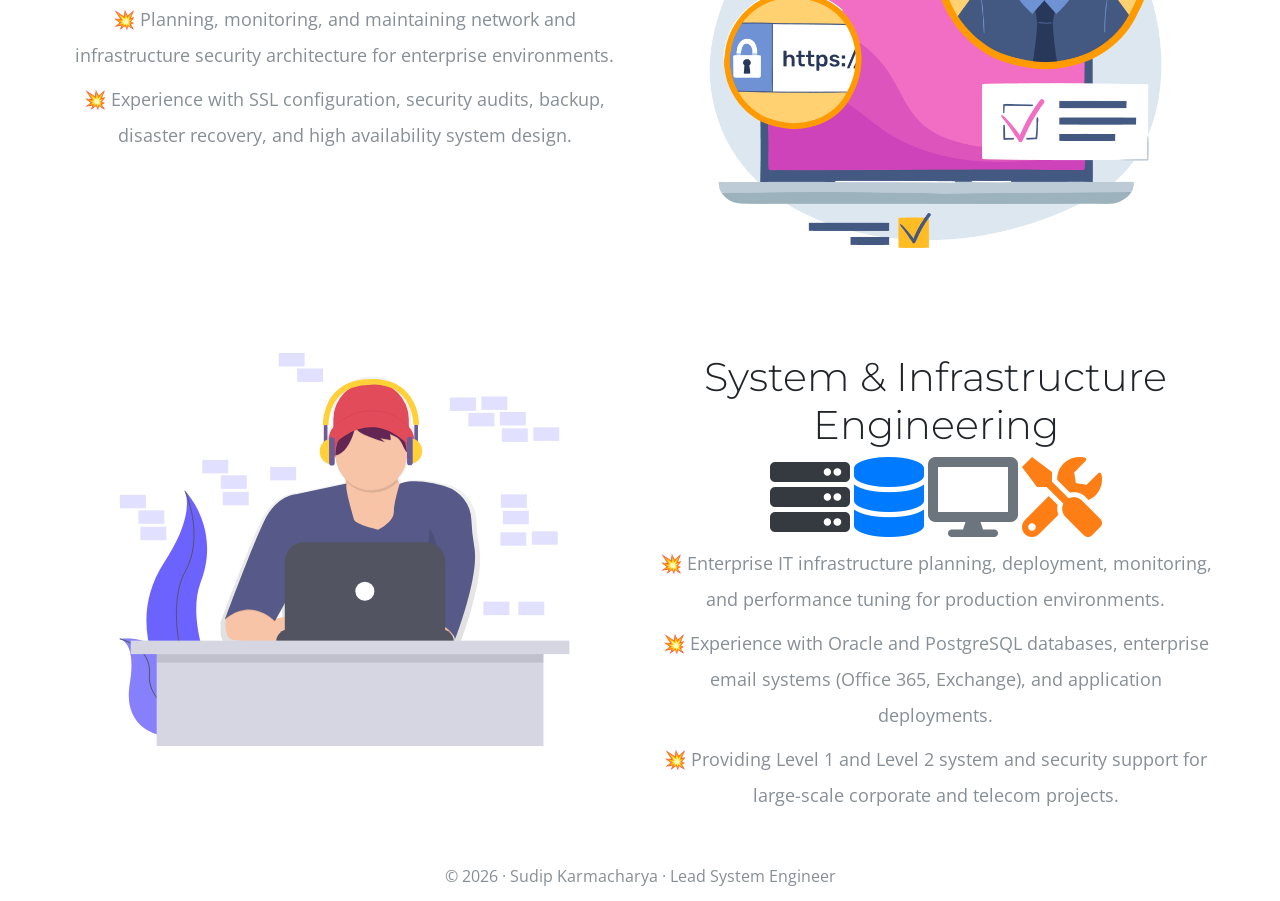
==== commit e5810de0: "Update" ====
--- a/index.html
+++ b/index.html
@@ -7,7 +7,26 @@
     name="description"
     content="Senior System Engineer with experience in DevOps, CI/CD, Kubernetes, IAM/PAM security, Linux, and enterprise infrastructure."
    />
+    <meta property="og:title" content="Sudip Karmacharya | Lead System Engineer">
+    <meta property="og:description" content="DevOps, Kubernetes, IAM/PAM, Security & Enterprise Infrastructure Engineer">
+    <meta property="og:image" content="https://sudipkarmacharya.com.np/Image/Profile pic.jpg">
+    <meta property="og:url" content="https://sudipkarmacharya.com.np">
+    <meta name="twitter:card" content="summary_large_image">
+
     <title>Sudip Karmacharya | Lead System Engineer | DevOps | Security</title>
+    <!-- ✅ SCHEMA MARKUP GOES HERE -->
+    <script type="application/ld+json">
+    {
+      "@context": "https://schema.org",
+      "@type": "Person",
+      "name": "Sudip Karmacharya",
+      "jobTitle": "Lead System Engineer",
+      "url": "https://sudipkarmacharya.com.np",
+      "sameAs": [
+        "https://www.linkedin.com/in/sudip-karmacharya-984aa5118/"
+      ]
+    }
+    </script>
     <link rel="icon" href="Image/engineer.ico" />
     <link
       rel="stylesheet"
@@ -120,7 +139,7 @@
             Hello All! I'm Sudip <span class="wave">👋</span>
           </h1>
           <p>            
-            Lead System Engineer with 8+ years of experience in DevOps, Cloud & Infrastructure Engineering,
+            Lead System Engineer with 8+ years of experience in DevOps, Infrastructure Engineering,
               Information Security, and Enterprise System Administration. 
               Specialized in CI/CD automation, containerization, IAM/PAM security solutions,
               Linux systems, and scalable IT infrastructure to build secure,
